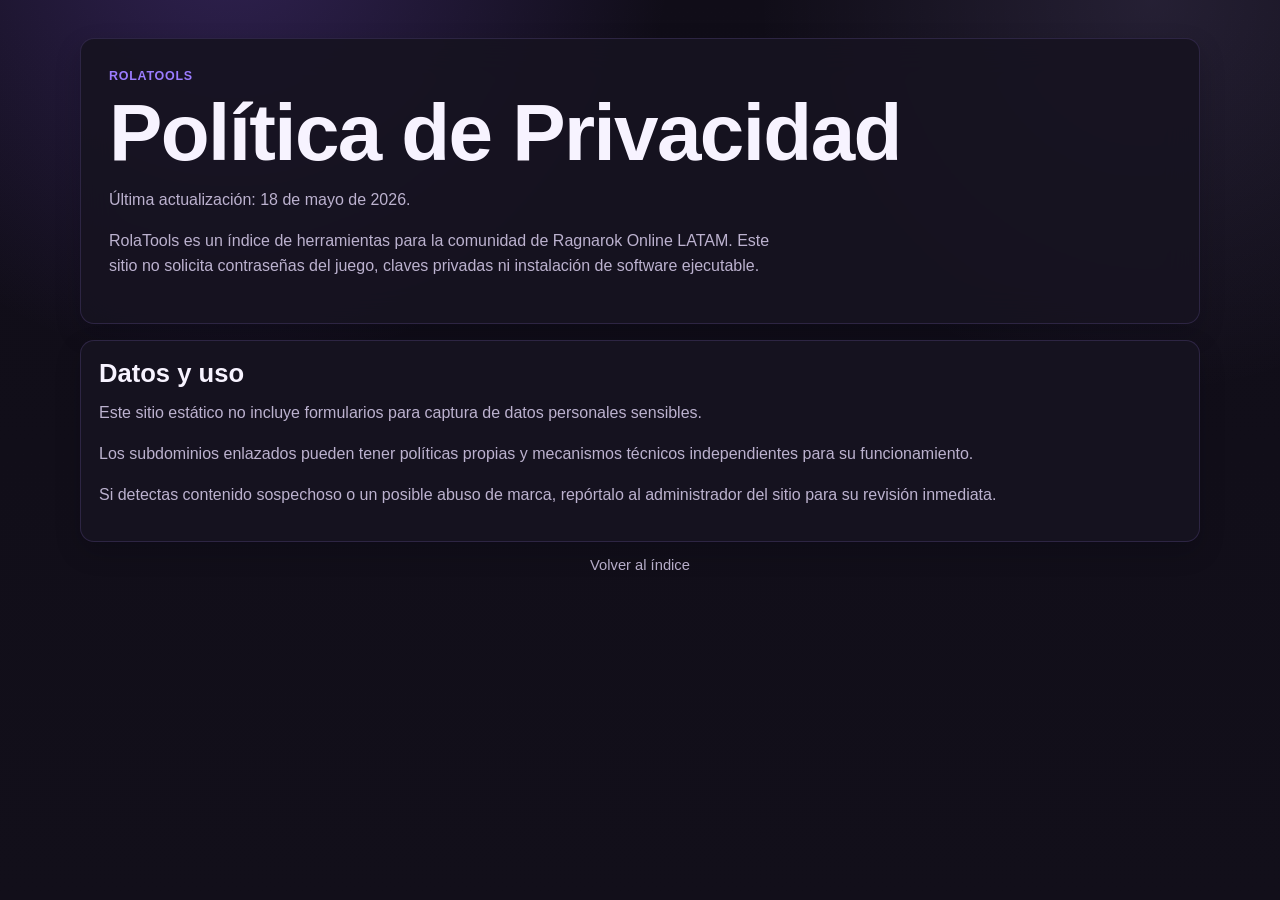
==== privacy.html @ c248497f "chore: add privacy notice" ====
<!doctype html>
<html lang="es">
  <head>
    <meta charset="UTF-8" />
    <meta name="viewport" content="width=device-width, initial-scale=1.0" />
    <title>RolaTools | Política de Privacidad</title>
    <link rel="canonical" href="https://rolatools.com/privacy.html" />
    <meta name="referrer" content="strict-origin-when-cross-origin" />
    <meta
      http-equiv="Content-Security-Policy"
      content="default-src 'self'; style-src 'self' 'unsafe-inline'; img-src 'self' data: https:; object-src 'none'; base-uri 'self'; frame-ancestors 'none'; form-action 'none'; upgrade-insecure-requests"
    />
    <meta
      name="description"
      content="Política de privacidad de RolaTools y lineamientos de uso de sus herramientas."
    />
    <link rel="icon" href="./icon.svg" type="image/svg+xml" />
    <link rel="stylesheet" href="./styles.css" />
  </head>
  <body>
    <main class="shell">
      <section class="section hero">
        <p class="eyebrow">RolaTools</p>
        <h1>Política de Privacidad</h1>
        <p class="hero-copy">Última actualización: 18 de mayo de 2026.</p>
        <p class="hero-copy">
          RolaTools es un índice de herramientas para la comunidad de Ragnarok Online LATAM. Este sitio no solicita
          contraseñas del juego, claves privadas ni instalación de software ejecutable.
        </p>
      </section>

      <section class="section tools">
        <div class="section-heading">
          <h2>Datos y uso</h2>
        </div>
        <p>Este sitio estático no incluye formularios para captura de datos personales sensibles.</p>
        <p>
          Los subdominios enlazados pueden tener políticas propias y mecanismos técnicos independientes para su
          funcionamiento.
        </p>
        <p>
          Si detectas contenido sospechoso o un posible abuso de marca, repórtalo al administrador del sitio para su
          revisión inmediata.
        </p>
      </section>

      <footer class="site-footer">
        <a href="/index.html" class="footer-link">Volver al índice</a>
      </footer>
    </main>
  </body>
</html>
---- styles.css ----
:root {
  color-scheme: dark;
  --bg: #100d18;
  --bg-radial: radial-gradient(circle at 18% -8%, rgb(139 92 246 / 0.26), transparent 31%),
    radial-gradient(circle at 90% 0%, rgb(190 166 255 / 0.12), transparent 27%);
  --panel: #171321;
  --panel-2: #211a31;
  --panel-3: #120f1a;
  --line: #33294b;
  --line-strong: #5b4a81;
  --text: #f7f3ff;
  --muted: #bcb2cf;
  --accent: #9b7cff;
  --accent-strong: #c9b8ff;
  --accent-soft: #7c5cff;
  --accent-text: #120828;
  --shadow: 0 10px 26px rgb(6 3 16 / 0.2);
  --shadow-soft: 0 4px 14px rgb(91 70 150 / 0.1);
  --radius: 14px;
}

[data-theme="light"] {
  color-scheme: light;
  --bg: #faf8ff;
  --bg-radial: radial-gradient(circle at 18% -8%, rgb(155 124 255 / 0.22), transparent 30%),
    radial-gradient(circle at 90% 0%, rgb(215 196 255 / 0.32), transparent 28%);
  --panel: #ffffff;
  --panel-2: #f4f0ff;
  --panel-3: #fbf9ff;
  --line: #e4dcf6;
  --line-strong: #bba9e4;
  --text: #20172f;
  --muted: #6f6382;
  --accent: #6f45d7;
  --accent-strong: #5630b2;
  --accent-soft: #8b5cf6;
  --accent-text: #ffffff;
  --shadow: 0 14px 38px rgb(67 42 120 / 0.11);
  --shadow-soft: 0 8px 20px rgb(108 78 170 / 0.1);
}

* {
  box-sizing: border-box;
}

body {
  margin: 0;
  background: var(--bg-radial), linear-gradient(180deg, var(--bg), var(--panel-3));
  color: var(--text);
  font-family: "Geist", "Aptos", "Segoe UI", "Helvetica Neue", sans-serif;
  min-height: 100vh;
  transition: background 220ms ease, color 220ms ease;
  overflow-x: hidden;
  position: relative;
  isolation: isolate;
}

a {
  color: inherit;
}

h1,
h2,
h3,
p {
  margin-top: 0;
}

h1 {
  font-size: clamp(2.2rem, 7vw, 5rem);
  font-weight: 850;
  line-height: 0.95;
  margin-bottom: 1rem;
  letter-spacing: -0.02em;
}

h2 {
  font-size: clamp(1.2rem, 2vw, 1.6rem);
  margin: 0;
}

h3 {
  font-size: 1.5rem;
  margin-bottom: 0.7rem;
  line-height: 1.12;
  letter-spacing: -0.01em;
  color: var(--text);
  font-weight: 800;
}

p {
  color: var(--muted);
  line-height: 1.58;
}

.shell {
  width: min(1120px, calc(100vw - 32px));
  margin: 0 auto;
  padding: 38px 0 64px;
  position: relative;
  z-index: 1;
}

.bg-orb {
  position: fixed;
  pointer-events: none;
  border-radius: 999px;
  filter: blur(50px);
  opacity: 0.42;
  z-index: -1;
}

.bg-orb-a {
  width: 340px;
  height: 340px;
  right: -90px;
  top: -80px;
  background: color-mix(in srgb, var(--accent-soft) 62%, transparent);
}

.bg-orb-b {
  width: 300px;
  height: 300px;
  left: -90px;
  bottom: 12vh;
  background: color-mix(in srgb, #42d0ff 28%, var(--accent) 48%);
}

.section {
  backdrop-filter: blur(18px);
  background: color-mix(in srgb, var(--panel) 90%, transparent);
  border: 1px solid color-mix(in srgb, var(--line) 84%, transparent);
  border-radius: var(--radius);
  box-shadow: var(--shadow);
}

.hero {
  padding: 28px;
  margin-bottom: 16px;
  position: relative;
  overflow: hidden;
}

.hero-copy {
  max-width: 75ch;
  margin-bottom: 1rem;
}

.hero-pills {
  display: flex;
  flex-wrap: wrap;
  gap: 8px;
}

.pill {
  display: inline-flex;
  align-items: center;
  min-height: 28px;
  padding: 0.35rem 0.66rem;
  border-radius: 999px;
  border: 1px solid color-mix(in srgb, var(--line-strong) 65%, transparent);
  background: color-mix(in srgb, var(--panel-2) 68%, transparent);
  color: color-mix(in srgb, var(--text) 90%, var(--muted));
  font-size: 0.8rem;
  font-weight: 700;
}

.tools {
  padding: 18px;
}

.section-heading {
  margin-bottom: 12px;
}

.tools-grid {
  display: grid;
  gap: 14px;
  grid-template-columns: repeat(3, minmax(0, 1fr));
}

.tool-card {
  display: flex;
  flex-direction: column;
  padding: 16px;
  min-height: 280px;
  border-radius: 12px;
  border: 1px solid color-mix(in srgb, var(--line) 86%, transparent);
  background: linear-gradient(
      170deg,
      color-mix(in srgb, var(--panel-2) 42%, transparent),
      transparent 45%
    ),
    color-mix(in srgb, var(--panel) 93%, transparent);
  box-shadow: var(--shadow-soft);
  transition: transform 180ms ease, border-color 180ms ease, box-shadow 180ms ease;
  text-decoration: none;
}

.tool-card:hover {
  transform: translateY(-4px);
  border-color: color-mix(in srgb, var(--accent) 60%, var(--line));
  box-shadow: 0 14px 26px rgb(20 10 50 / 0.2);
}

.tool-card p {
  margin-bottom: 1rem;
}

.tool-card p:last-of-type {
  flex: 1;
}

.result-link {
  align-items: center;
  border: 1px solid color-mix(in srgb, var(--accent) 78%, transparent);
  border-radius: 10px;
  color: var(--accent-text);
  display: inline-flex;
  font-weight: 700;
  justify-content: center;
  min-height: 40px;
  padding: 0.58rem 0.8rem;
  text-decoration: none;
  background: linear-gradient(180deg, var(--accent), var(--accent-soft));
  box-shadow: 0 6px 14px rgb(124 92 255 / 0.16);
  transition: background 160ms ease, border-color 160ms ease, color 160ms ease;
  width: 100%;
}

.result-link:hover {
  filter: brightness(1.06);
  box-shadow: 0 8px 18px rgb(124 92 255 / 0.22);
}

.tool-replay {
  border-top: 2px solid color-mix(in srgb, #53b8ff 60%, var(--accent));
}

.tool-dps {
  border-top: 2px solid color-mix(in srgb, #7af3cf 58%, var(--accent));
}

.tool-tracker {
  border-top: 2px solid color-mix(in srgb, #ffd26f 52%, var(--accent));
}

.eyebrow {
  color: var(--accent);
  font-size: 0.78rem;
  font-weight: 700;
  margin: 0 0 8px;
  text-transform: uppercase;
  letter-spacing: 0.06em;
}

button:focus-visible,
.tool-card:focus-visible,
.theme-toggle:focus-visible {
  outline: 3px solid color-mix(in srgb, var(--accent) 48%, transparent);
  outline-offset: 3px;
}

.theme-toggle-wrap {
  position: fixed;
  right: 18px;
  top: 18px;
  z-index: 20;
}

.theme-toggle {
  border: 1px solid color-mix(in srgb, var(--line) 80%, transparent);
  border-radius: 10px;
  background: color-mix(in srgb, var(--panel-2) 78%, var(--panel));
  box-shadow: none;
  color: var(--text);
  display: inline-flex;
  align-items: center;
  gap: 2px;
  height: 34px;
  min-height: 34px;
  padding: 3px;
  cursor: pointer;
}

.theme-toggle:hover {
  border-color: var(--accent);
}

.theme-toggle-option {
  border-radius: 6px;
  color: var(--muted);
  font-size: 0.78rem;
  font-weight: 700;
  line-height: 1;
  padding: 7px 9px;
  transition: background 160ms ease, color 160ms ease;
}

.theme-toggle-option.is-active {
  background: var(--accent);
  color: var(--accent-text);
}

.site-footer {
  margin-top: 14px;
  text-align: center;
}

.footer-link {
  color: var(--muted);
  font-size: 0.92rem;
  text-decoration: none;
}

.footer-link:hover {
  color: var(--accent-strong);
  text-decoration: underline;
}

@media (max-width: 980px) {
  .tools-grid {
    grid-template-columns: 1fr;
  }

  .tool-card {
    min-height: 0;
  }

  .hero {
    padding: 22px;
  }
}
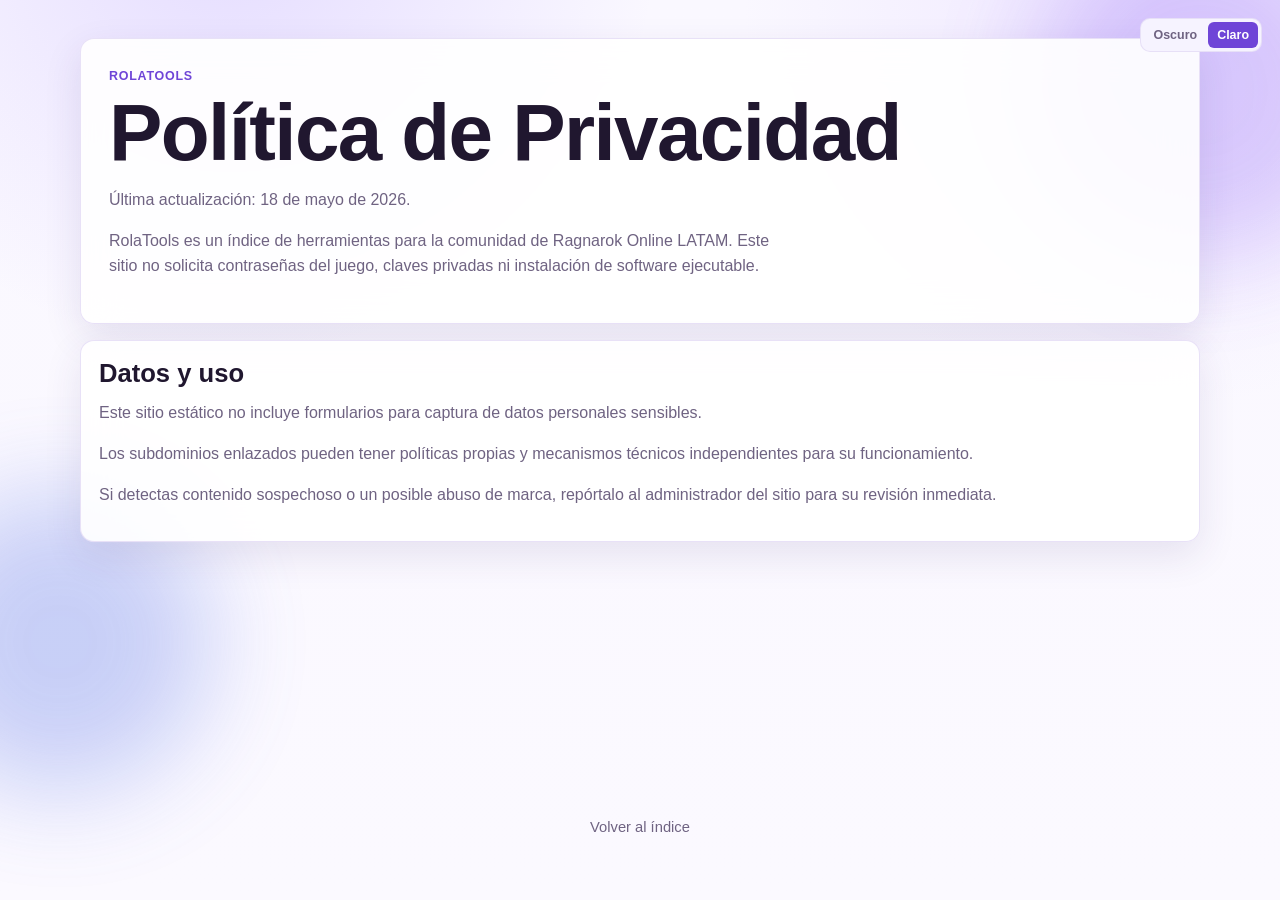
==== commit 53bb31a4: "feat: keep footer at bottom and add theme toggle to privacy" ====
--- a/privacy.html
+++ b/privacy.html
@@ -1,5 +1,5 @@
 <!doctype html>
-<html lang="es">
+<html lang="es" data-theme="dark" style="color-scheme: dark;">
   <head>
     <meta charset="UTF-8" />
     <meta name="viewport" content="width=device-width, initial-scale=1.0" />
@@ -8,7 +8,7 @@
     <meta name="referrer" content="strict-origin-when-cross-origin" />
     <meta
       http-equiv="Content-Security-Policy"
-      content="default-src 'self'; style-src 'self' 'unsafe-inline'; img-src 'self' data: https:; object-src 'none'; base-uri 'self'; frame-ancestors 'none'; form-action 'none'; upgrade-insecure-requests"
+      content="default-src 'self'; script-src 'self' 'unsafe-inline'; style-src 'self' 'unsafe-inline'; img-src 'self' data: https:; object-src 'none'; base-uri 'self'; frame-ancestors 'none'; form-action 'none'; upgrade-insecure-requests"
     />
     <meta
       name="description"
@@ -16,8 +16,37 @@
     />
     <link rel="icon" href="./icon.svg" type="image/svg+xml" />
     <link rel="stylesheet" href="./styles.css" />
+    <script>
+      try {
+        const cookieMatch = document.cookie.match(/(?:^|; )theme=(light|dark)(?:;|$)/);
+        const cookieTheme = cookieMatch?.[1];
+        const stored = localStorage.getItem("theme");
+        const theme =
+          cookieTheme === "light" || cookieTheme === "dark"
+            ? cookieTheme
+            : stored === "light" || stored === "dark"
+              ? stored
+              : matchMedia("(prefers-color-scheme: light)").matches
+                ? "light"
+                : "dark";
+
+        document.documentElement.dataset.theme = theme;
+        document.documentElement.style.colorScheme = theme;
+        if (stored !== theme) localStorage.setItem("theme", theme);
+      } catch {}
+    </script>
   </head>
   <body>
+    <div class="bg-orb bg-orb-a" aria-hidden="true"></div>
+    <div class="bg-orb bg-orb-b" aria-hidden="true"></div>
+
+    <div class="theme-toggle-wrap">
+      <button type="button" class="theme-toggle" id="theme-toggle" aria-label="Cambiar tema" aria-pressed="false">
+        <span class="theme-toggle-option is-active" data-option="dark">Oscuro</span>
+        <span class="theme-toggle-option" data-option="light">Claro</span>
+      </button>
+    </div>
+
     <main class="shell">
       <section class="section hero">
         <p class="eyebrow">RolaTools</p>
@@ -48,5 +77,40 @@
         <a href="/index.html" class="footer-link">Volver al índice</a>
       </footer>
     </main>
+
+    <script>
+      (function () {
+        const toggle = document.getElementById("theme-toggle");
+        const options = {
+          dark: toggle.querySelector('[data-option="dark"]'),
+          light: toggle.querySelector('[data-option="light"]')
+        };
+
+        function getTheme() {
+          return document.documentElement.dataset.theme === "light" ? "light" : "dark";
+        }
+
+        function setActive(theme) {
+          const isLight = theme === "light";
+          options.dark.classList.toggle("is-active", !isLight);
+          options.light.classList.toggle("is-active", isLight);
+          toggle.setAttribute("aria-pressed", String(isLight));
+          toggle.setAttribute("aria-label", isLight ? "Cambiar a modo oscuro" : "Cambiar a modo claro");
+        }
+
+        function applyTheme(nextTheme) {
+          document.documentElement.dataset.theme = nextTheme;
+          document.documentElement.style.colorScheme = nextTheme;
+          localStorage.setItem("theme", nextTheme);
+          document.cookie = `theme=${nextTheme}; Path=/; Max-Age=31536000; SameSite=Lax`;
+          setActive(nextTheme);
+        }
+
+        setActive(getTheme());
+        toggle.addEventListener("click", function () {
+          applyTheme(getTheme() === "light" ? "dark" : "light");
+        });
+      })();
+    </script>
   </body>
 </html>
--- a/styles.css
+++ b/styles.css
@@ -48,7 +48,9 @@
   background: var(--bg-radial), linear-gradient(180deg, var(--bg), var(--panel-3));
   color: var(--text);
   font-family: "Geist", "Aptos", "Segoe UI", "Helvetica Neue", sans-serif;
-  min-height: 100vh;
+  min-height: 100svh;
+  display: flex;
+  flex-direction: column;
   transition: background 220ms ease, color 220ms ease;
   overflow-x: hidden;
   position: relative;
@@ -99,6 +101,9 @@
   padding: 38px 0 64px;
   position: relative;
   z-index: 1;
+  flex: 1;
+  display: flex;
+  flex-direction: column;
 }
 
 .bg-orb {
@@ -303,7 +308,8 @@
 }
 
 .site-footer {
-  margin-top: 14px;
+  margin-top: auto;
+  padding-top: 14px;
   text-align: center;
 }
 
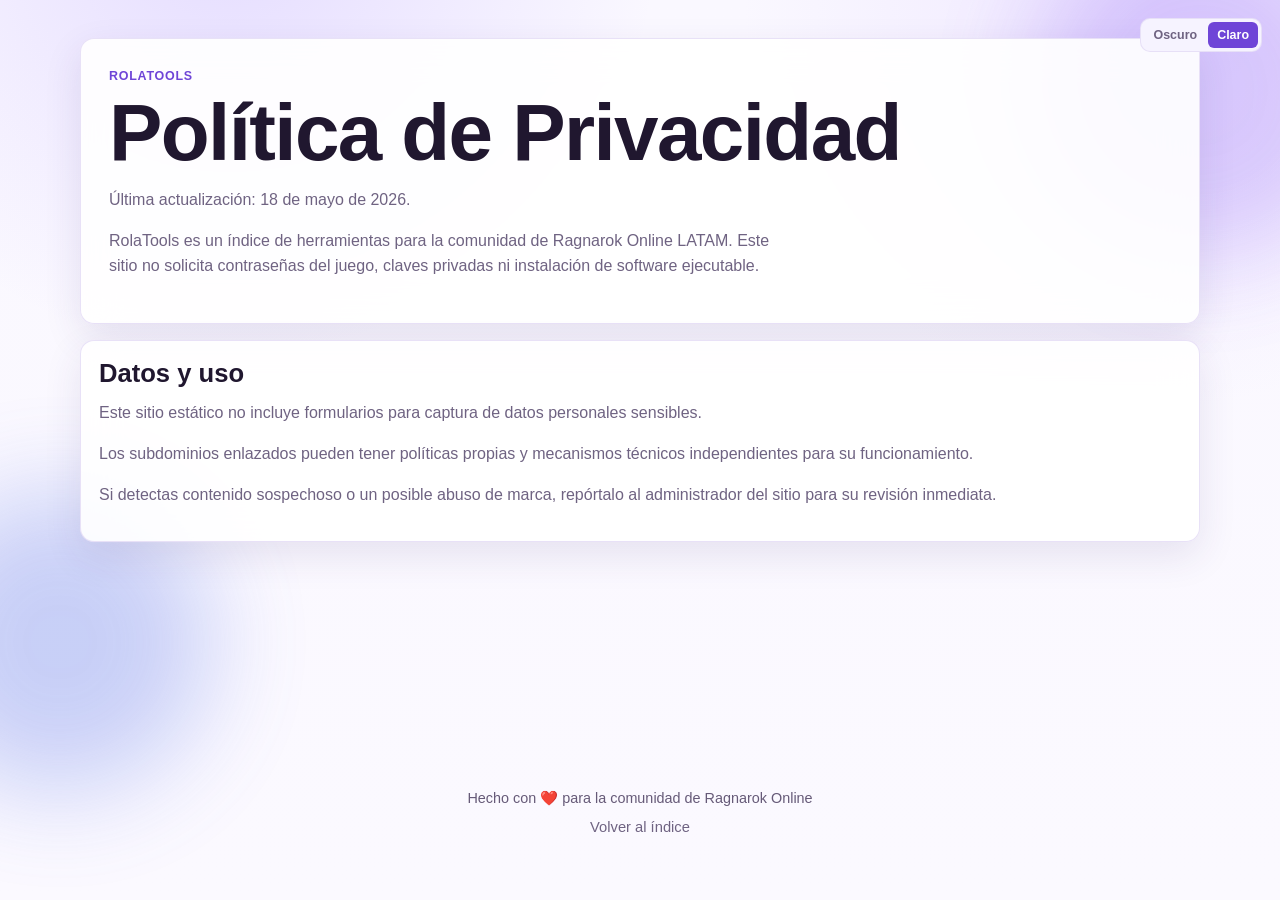
==== commit 81898f04: "feat: add community message to footer" ====
--- a/privacy.html
+++ b/privacy.html
@@ -74,6 +74,7 @@
       </section>
 
       <footer class="site-footer">
+        <p class="footer-note">Hecho con <span aria-hidden="true">❤️</span> para la comunidad de Ragnarok Online</p>
         <a href="/index.html" class="footer-link">Volver al índice</a>
       </footer>
     </main>
--- a/styles.css
+++ b/styles.css
@@ -313,6 +313,12 @@
   text-align: center;
 }
 
+.footer-note {
+  margin: 0 0 8px;
+  color: color-mix(in srgb, var(--muted) 88%, var(--text));
+  font-size: 0.9rem;
+}
+
 .footer-link {
   color: var(--muted);
   font-size: 0.92rem;
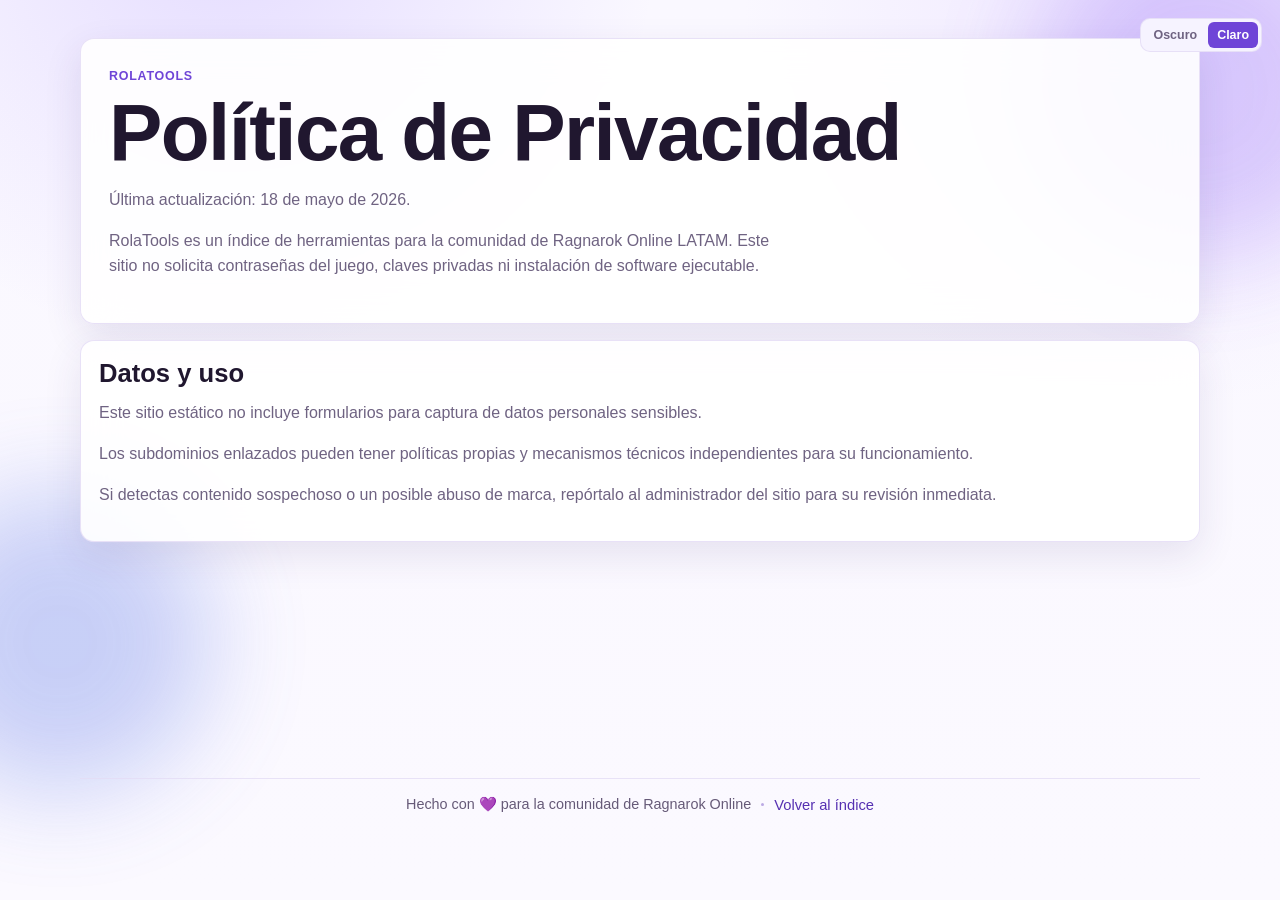
==== commit 394a37cd: "Ajusta footer para igualarlo al estilo de tracker.rolatools.com" ====
--- a/privacy.html
+++ b/privacy.html
@@ -74,8 +74,11 @@
       </section>
 
       <footer class="site-footer">
-        <p class="footer-note">Hecho con <span aria-hidden="true">❤️</span> para la comunidad de Ragnarok Online</p>
-        <a href="/index.html" class="footer-link">Volver al índice</a>
+        <div class="footer-bottom">
+          <p>Hecho con <span class="footer-heart" aria-hidden="true">💜</span> para la comunidad de Ragnarok Online</p>
+          <span class="footer-dot" aria-hidden="true"></span>
+          <a href="/index.html" class="footer-link">Volver al índice</a>
+        </div>
       </footer>
     </main>
 
--- a/styles.css
+++ b/styles.css
@@ -309,25 +309,45 @@
 
 .site-footer {
   margin-top: auto;
+  padding-top: 24px;
+  padding-bottom: 20px;
+}
+
+.footer-bottom {
+  border-top: 1px solid color-mix(in srgb, var(--line) 80%, transparent);
+  display: flex;
+  align-items: center;
+  justify-content: center;
+  gap: 10px;
+  margin-top: 16px;
   padding-top: 14px;
-  text-align: center;
-}
-
-.footer-note {
-  margin: 0 0 8px;
+}
+
+.footer-bottom p {
+  margin: 0;
   color: color-mix(in srgb, var(--muted) 88%, var(--text));
   font-size: 0.9rem;
 }
 
+.footer-dot {
+  width: 3px;
+  height: 3px;
+  border-radius: 999px;
+  background: var(--line-strong);
+}
+
 .footer-link {
-  color: var(--muted);
+  color: var(--accent-strong);
   font-size: 0.92rem;
   text-decoration: none;
 }
 
 .footer-link:hover {
-  color: var(--accent-strong);
   text-decoration: underline;
+}
+
+.footer-heart {
+  color: var(--accent);
 }
 
 @media (max-width: 980px) {
@@ -342,4 +362,12 @@
   .hero {
     padding: 22px;
   }
-}
+
+  .footer-bottom {
+    flex-wrap: wrap;
+  }
+
+  .footer-dot {
+    display: none;
+  }
+}
